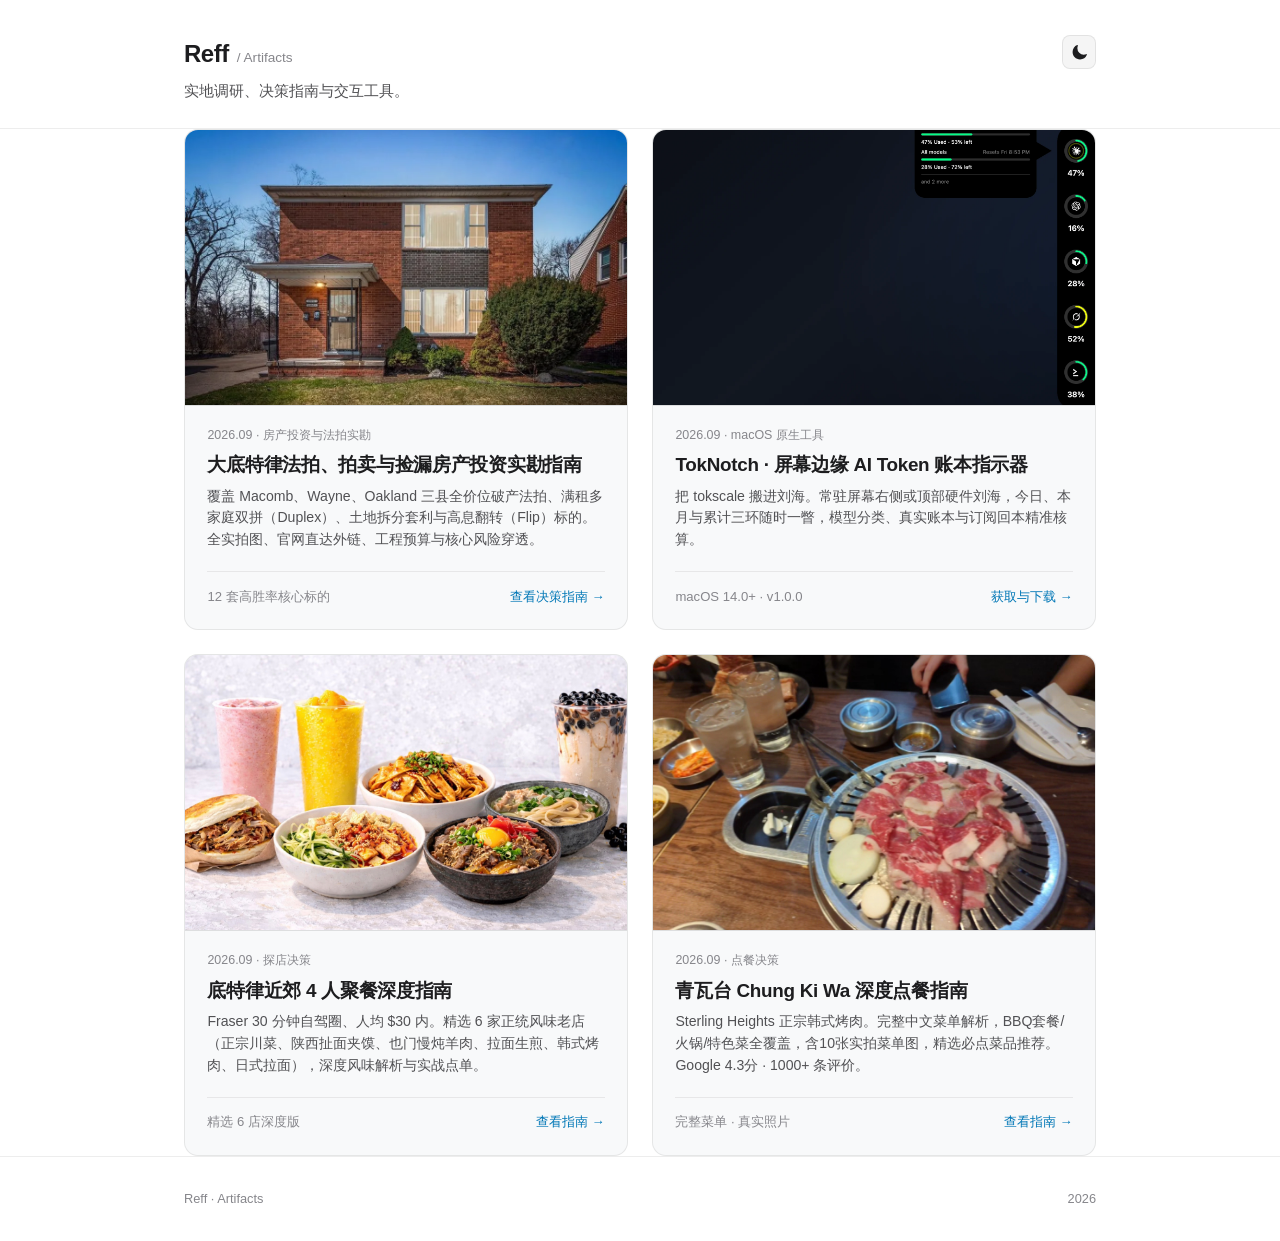
==== index.html @ e14546a8 "feat(real-estate): add Detroit distressed, auction & flip properties field guide" ====
<!DOCTYPE html>
<html lang="zh-CN">
<head>
  <meta charset="UTF-8">
  <meta name="viewport" content="width=device-width, initial-scale=1">
  <title>Reff · Artifacts</title>
  <meta name="description" content="实地调研、决策指南与交互工具。">
  <meta name="robots" content="noindex, nofollow">
  <link rel="stylesheet" href="./shared/theme.css">
  <script src="./shared/theme.js"></script>
  <style>
    * {
      box-sizing: border-box;
      margin: 0;
      padding: 0;
    }

    body {
      background: var(--bg);
      color: var(--text);
      font-family: var(--font);
      font-size: 15px;
      line-height: 1.6;
      -webkit-font-smoothing: antialiased;
      min-height: 100vh;
      display: flex;
      flex-direction: column;
      justify-content: space-between;
      transition: background-color 0.25s ease, color 0.25s ease;
    }

    ::selection {
      background: var(--accent);
      color: #000;
    }

    a {
      color: inherit;
      text-decoration: none;
    }

    .shell {
      width: 100%;
      max-width: 960px;
      margin: 0 auto;
      padding: 0 1.5rem;
    }

    /* Header */
    header.top-bar {
      padding: 2.2rem 0 1.5rem;
      border-bottom: 1px solid var(--hairline);
    }

    .header-row {
      display: flex;
      align-items: flex-start;
      justify-content: space-between;
    }

    .brand {
      display: flex;
      align-items: baseline;
      gap: 0.5rem;
    }

    .brand h1 {
      font-size: 1.5rem;
      font-weight: 600;
      letter-spacing: -0.02em;
      color: var(--text);
    }

    .brand span {
      font-size: 0.85rem;
      color: var(--text-faint);
    }

    .tagline {
      margin-top: 0.4rem;
      font-size: 0.92rem;
      color: var(--text-dim);
    }

    /* Artifacts List */
    main {
      padding: 2.5rem 0 4rem;
      flex: 1;
    }

    .grid {
      display: grid;
      grid-template-columns: 1fr;
      gap: 1.5rem;
    }

    @media (min-width: 640px) {
      .grid {
        grid-template-columns: repeat(auto-fill, minmax(420px, 1fr));
      }
    }

    .card {
      background: var(--card);
      border: 1px solid var(--stroke);
      border-radius: 14px;
      overflow: hidden;
      display: flex;
      flex-direction: column;
      justify-content: space-between;
      transition: border-color 0.2s, background-color 0.2s, transform 0.2s;
    }

    .card:hover {
      background: var(--card-hover);
      border-color: var(--stroke-hover);
      transform: translateY(-2px);
    }

    .card-photo {
      aspect-ratio: 16 / 10;
      width: 100%;
      background: var(--surface);
      overflow: hidden;
      border-bottom: 1px solid var(--hairline);
    }

    .card-photo img {
      width: 100%;
      height: 100%;
      object-fit: cover;
      display: block;
      transition: transform 0.35s ease;
    }

    .card:hover .card-photo img {
      transform: scale(1.02);
    }

    .card-body {
      padding: 1.25rem 1.4rem 1.4rem;
      flex: 1;
      display: flex;
      flex-direction: column;
      justify-content: space-between;
    }

    .card-meta {
      font-size: 0.78rem;
      color: var(--text-faint);
      margin-bottom: 0.4rem;
    }

    .card h2 {
      font-size: 1.18rem;
      font-weight: 600;
      letter-spacing: -0.015em;
      color: var(--text);
      line-height: 1.35;
      margin-bottom: 0.5rem;
    }

    .card p {
      font-size: 0.88rem;
      color: var(--text-dim);
      line-height: 1.55;
      margin-bottom: 1.25rem;
    }

    .card-foot {
      display: flex;
      align-items: center;
      justify-content: space-between;
      padding-top: 0.85rem;
      border-top: 1px solid var(--hairline);
      font-size: 0.82rem;
    }

    .card-foot .tag {
      color: var(--text-faint);
    }

    .card-foot .action {
      color: var(--accent);
      font-weight: 500;
      display: inline-flex;
      align-items: center;
      gap: 0.25rem;
      transition: gap 0.15s;
    }

    .card:hover .action {
      gap: 0.45rem;
    }

    /* Footer */
    footer {
      border-top: 1px solid var(--hairline);
      padding: 2rem 0;
      font-size: 0.8rem;
      color: var(--text-faint);
    }

    .foot-inner {
      display: flex;
      align-items: center;
      justify-content: space-between;
    }
  </style>
</head>
<body>

  <header class="top-bar">
    <div class="shell">
      <div class="header-row">
        <div>
          <div class="brand">
            <h1>Reff</h1>
            <span>/ Artifacts</span>
          </div>
          <p class="tagline">实地调研、决策指南与交互工具。</p>
        </div>
        <button class="theme-toggle" aria-label="切换深浅主题"></button>
      </div>
    </div>
  </header>

  <main class="shell">
    <div class="grid">

      <!-- Item: Detroit Distressed & Auction Properties -->
      <a href="./detroit-distressed-deals/" class="card">
        <div class="card-photo">
          <img src="./detroit-distressed-deals/photos/19955_schaefer.jpg" alt="大底特律法拍与捡漏房产投资决策指南">
        </div>
        <div class="card-body">
          <div>
            <div class="card-meta">2026.09 · 房产投资与法拍实勘</div>
            <h2>大底特律法拍、拍卖与捡漏房产投资实勘指南</h2>
            <p>覆盖 Macomb、Wayne、Oakland 三县全价位破产法拍、满租多家庭双拼（Duplex）、土地拆分套利与高息翻转（Flip）标的。全实拍图、官网直达外链、工程预算与核心风险穿透。</p>
          </div>
          <div class=card-foot>
            <span class=tag>12 套高胜率核心标的</span>
            <span class=action>查看决策指南 →</span>
          </div>
        </div>
      </a>


      <!-- Item 0: TokNotch macOS App -->
      <a href="./toknotch/" class="card">
        <div class="card-photo">
          <img src="./toknotch/assets/preview-tooltip.webp" alt="TokNotch macOS 边缘 AI Token 账本指示器">
        </div>
        <div class="card-body">
          <div>
            <div class="card-meta">2026.09 · macOS 原生工具</div>
            <h2>TokNotch · 屏幕边缘 AI Token 账本指示器</h2>
            <p>把 tokscale 搬进刘海。常驻屏幕右侧或顶部硬件刘海，今日、本月与累计三环随时一瞥，模型分类、真实账本与订阅回本精准核算。</p>
          </div>
          <div class="card-foot">
            <span class="tag">macOS 14.0+ · v1.0.0</span>
            <span class="action">获取与下载 →</span>
          </div>
        </div>
      </a>

      <!-- Item 1: Detroit Dining Field Guide -->
      <a href="./detroit-dining/" class="card">
        <div class="card-photo">
          <img src="./detroit-dining/photos/miss_changan.jpg" alt="底特律近郊聚餐深度指南">
        </div>
        <div class="card-body">
          <div>
            <div class="card-meta">2026.09 · 探店决策</div>
            <h2>底特律近郊 4 人聚餐深度指南</h2>
            <p>Fraser 30 分钟自驾圈、人均 $30 内。精选 6 家正统风味老店（正宗川菜、陕西扯面夹馍、也门慢炖羊肉、拉面生煎、韩式烤肉、日式拉面），深度风味解析与实战点单。</p>
          </div>
          <div class="card-foot">
            <span class="tag">精选 6 店深度版</span>
            <span class="action">查看指南 →</span>
          </div>
        </div>
      </a>


      <!-- Item 2: Chung Ki Wa Ordering Guide -->
      <a href="./chung-ki-wa/" class="card">
        <div class="card-photo">
          <img src="./chung-ki-wa/photos/restaurant-2.jpg" alt="青瓦台 Chung Ki Wa 韩式烤肉点餐指南">
        </div>
        <div class="card-body">
          <div>
            <div class="card-meta">2026.09 · 点餐决策</div>
            <h2>青瓦台 Chung Ki Wa 深度点餐指南</h2>
            <p>Sterling Heights 正宗韩式烤肉。完整中文菜单解析，BBQ套餐/火锅/特色菜全覆盖，含10张实拍菜单图，精选必点菜品推荐。Google 4.3分 · 1000+ 条评价。</p>
          </div>
          <div class="card-foot">
            <span class="tag">完整菜单 · 真实照片</span>
            <span class="action">查看指南 →</span>
          </div>
        </div>
      </a>
    </div>
  </main>

  <footer>
    <div class="shell foot-inner">
      <span>Reff · Artifacts</span>
      <span>2026</span>
    </div>
  </footer>

</body>
</html>
---- shared/theme.css ----
/* Reff Artifacts - Universal Shared Theme System */

/* 1. Default Dark Baseline (OLED Pure Black) */
:root {
  --bg: #000000;
  --card: #0c0c0d;
  --card-bg: #0a0a0b;
  --card-hover: #121214;
  --surface: rgba(255, 255, 255, 0.04);
  --stroke: rgba(255, 255, 255, 0.08);
  --stroke-hover: rgba(255, 255, 255, 0.16);
  --hairline: rgba(255, 255, 255, 0.06);

  --text: #f5f5f7;
  --text-dim: rgba(245, 245, 247, 0.68);
  --text-faint: rgba(245, 245, 247, 0.42);

  --btn-bg: #f5f5f7;
  --btn-text: #000000;

  --anchor-pill-bg: rgba(255, 255, 255, 0.05);
  --anchor-pill-active-bg: #f5f5f7;
  --anchor-pill-active-text: #000000;

  --accent: #5cc8ec;
  --green: #70e3b5;
  --amber: #ffc85c;
  --tip-bg: rgba(255, 200, 92, 0.04);
  --tip-border: var(--amber);

  --nav-bg: rgba(0, 0, 0, 0.85);
  --anchor-bar-bg: rgba(0, 0, 0, 0.92);

  --font: -apple-system, BlinkMacSystemFont, "SF Pro Display", "SF Pro Text", "PingFang SC", "Hiragino Sans GB", "Microsoft YaHei", sans-serif;
}

/* 2. System Light Preference (Auto Follow System) */
@media (prefers-color-scheme: light) {
  :root:not([data-theme="dark"]) {
    --bg: #ffffff;
    --card: #f8f9fa;
    --card-bg: #f8f9fa;
    --card-hover: #f1f3f5;
    --surface: rgba(0, 0, 0, 0.04);
    --stroke: rgba(0, 0, 0, 0.08);
    --stroke-hover: rgba(0, 0, 0, 0.16);
    --hairline: rgba(0, 0, 0, 0.07);

    --text: #1d1d1f;
    --text-dim: #515154;
    --text-faint: #86868b;

    --btn-bg: #1d1d1f;
    --btn-text: #ffffff;

    --anchor-pill-bg: rgba(0, 0, 0, 0.05);
    --anchor-pill-active-bg: #1d1d1f;
    --anchor-pill-active-text: #ffffff;

    --accent: #0077b6;
    --green: #0e8a5b;
    --amber: #b06000;
    --tip-bg: rgba(176, 96, 0, 0.05);
    --tip-border: #b06000;

    --nav-bg: rgba(255, 255, 255, 0.85);
    --anchor-bar-bg: rgba(255, 255, 255, 0.92);
  }
}

/* 3. System Dark Preference (Auto Follow System) */
@media (prefers-color-scheme: dark) {
  :root:not([data-theme="light"]) {
    --bg: #000000;
    --card: #0c0c0d;
    --card-bg: #0a0a0b;
    --card-hover: #121214;
    --surface: rgba(255, 255, 255, 0.04);
    --stroke: rgba(255, 255, 255, 0.08);
    --stroke-hover: rgba(255, 255, 255, 0.16);
    --hairline: rgba(255, 255, 255, 0.06);

    --text: #f5f5f7;
    --text-dim: rgba(245, 245, 247, 0.68);
    --text-faint: rgba(245, 245, 247, 0.42);

    --btn-bg: #f5f5f7;
    --btn-text: #000000;

    --anchor-pill-bg: rgba(255, 255, 255, 0.05);
    --anchor-pill-active-bg: #f5f5f7;
    --anchor-pill-active-text: #000000;

    --accent: #5cc8ec;
    --green: #70e3b5;
    --amber: #ffc85c;
    --tip-bg: rgba(255, 200, 92, 0.04);
    --tip-border: var(--amber);

    --nav-bg: rgba(0, 0, 0, 0.85);
    --anchor-bar-bg: rgba(0, 0, 0, 0.92);
  }
}

/* 4. Manual Forced Light Mode */
html[data-theme="light"] {
  --bg: #ffffff;
  --card: #f8f9fa;
  --card-bg: #f8f9fa;
  --card-hover: #f1f3f5;
  --surface: rgba(0, 0, 0, 0.04);
  --stroke: rgba(0, 0, 0, 0.08);
  --stroke-hover: rgba(0, 0, 0, 0.16);
  --hairline: rgba(0, 0, 0, 0.07);

  --text: #1d1d1f;
  --text-dim: #515154;
  --text-faint: #86868b;

  --btn-bg: #1d1d1f;
  --btn-text: #ffffff;

  --anchor-pill-bg: rgba(0, 0, 0, 0.05);
  --anchor-pill-active-bg: #1d1d1f;
  --anchor-pill-active-text: #ffffff;

  --accent: #0077b6;
  --green: #0e8a5b;
  --amber: #b06000;
  --tip-bg: rgba(176, 96, 0, 0.05);
  --tip-border: #b06000;

  --nav-bg: rgba(255, 255, 255, 0.85);
  --anchor-bar-bg: rgba(255, 255, 255, 0.92);
}

/* 5. Manual Forced Dark Mode */
html[data-theme="dark"] {
  --bg: #000000;
  --card: #0c0c0d;
  --card-bg: #0a0a0b;
  --card-hover: #121214;
  --surface: rgba(255, 255, 255, 0.04);
  --stroke: rgba(255, 255, 255, 0.08);
  --stroke-hover: rgba(255, 255, 255, 0.16);
  --hairline: rgba(255, 255, 255, 0.06);

  --text: #f5f5f7;
  --text-dim: rgba(245, 245, 247, 0.68);
  --text-faint: rgba(245, 245, 247, 0.42);

  --btn-bg: #f5f5f7;
  --btn-text: #000000;

  --anchor-pill-bg: rgba(255, 255, 255, 0.05);
  --anchor-pill-active-bg: #f5f5f7;
  --anchor-pill-active-text: #000000;

  --accent: #5cc8ec;
  --green: #70e3b5;
  --amber: #ffc85c;
  --tip-bg: rgba(255, 200, 92, 0.04);
  --tip-border: var(--amber);

  --nav-bg: rgba(0, 0, 0, 0.85);
  --anchor-bar-bg: rgba(0, 0, 0, 0.92);
}

/* Shared Toggle Button Styling */
.theme-toggle {
  background: var(--surface);
  border: 1px solid var(--stroke);
  color: var(--text);
  cursor: pointer;
  width: 34px;
  height: 34px;
  border-radius: 8px;
  display: inline-flex;
  align-items: center;
  justify-content: center;
  transition: border-color 0.2s ease, background-color 0.2s ease, color 0.2s ease;
  padding: 0;
  flex-shrink: 0;
}

.theme-toggle:hover {
  border-color: var(--stroke-hover);
  color: var(--accent);
}

.theme-toggle svg {
  width: 17px;
  height: 17px;
  fill: currentColor;
  display: block;
}
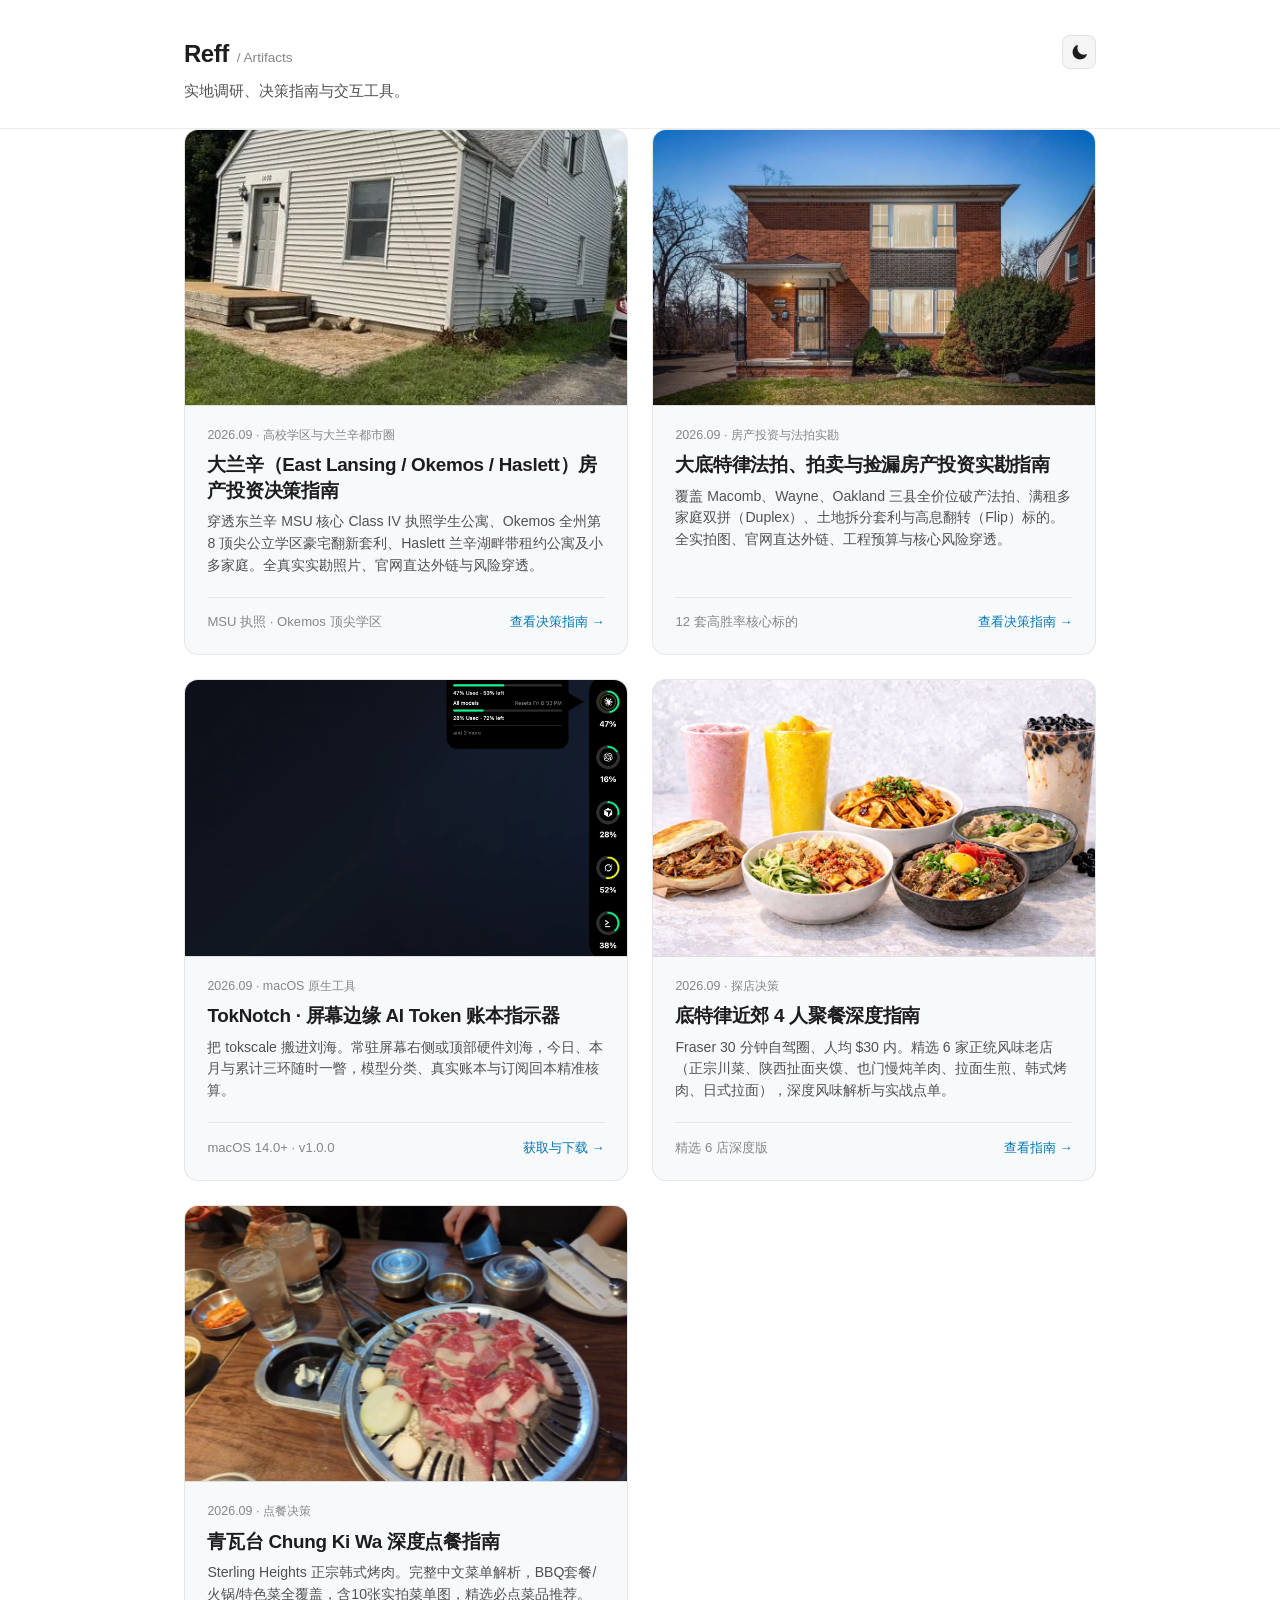
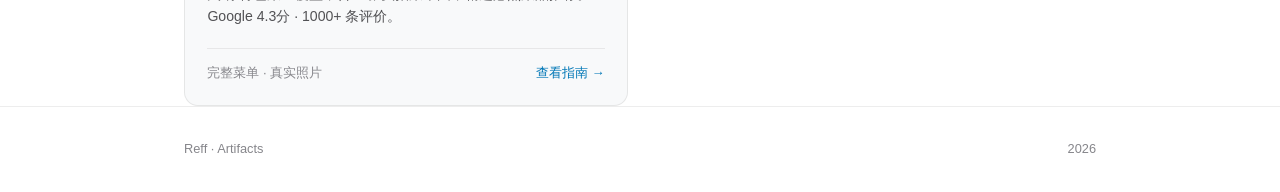
==== commit 53069385: "feat(real-estate): add Greater Lansing (East Lansing, Okemos, Haslett) property investment decision " ====
--- a/index.html
+++ b/index.html
@@ -228,6 +228,25 @@
   <main class="shell">
     <div class="grid">
 
+      <!-- Item: Greater Lansing Investment Deals -->
+      <a href="./lansing-investment-deals/" class="card">
+        <div class="card-photo">
+          <img src="./lansing-investment-deals/photos/1038_marigold.jpg" alt="大兰辛房产投资实勘决策指南">
+        </div>
+        <div class="card-body">
+          <div>
+            <div class="card-meta">2026.09 · 高校学区与大兰辛都市圈</div>
+            <h2>大兰辛（East Lansing / Okemos / Haslett）房产投资决策指南</h2>
+            <p>穿透东兰辛 MSU 核心 Class IV 执照学生公寓、Okemos 全州第 8 顶尖公立学区豪宅翻新套利、Haslett 兰辛湖畔带租约公寓及小多家庭。全真实实勘照片、官网直达外链与风险穿透。</p>
+          </div>
+          <div class="card-foot">
+            <span class="tag">MSU 执照 · Okemos 顶尖学区</span>
+            <span class="action">查看决策指南 →</span>
+          </div>
+        </div>
+      </a>
+
+
       <!-- Item: Detroit Distressed & Auction Properties -->
       <a href="./detroit-distressed-deals/" class="card">
         <div class="card-photo">
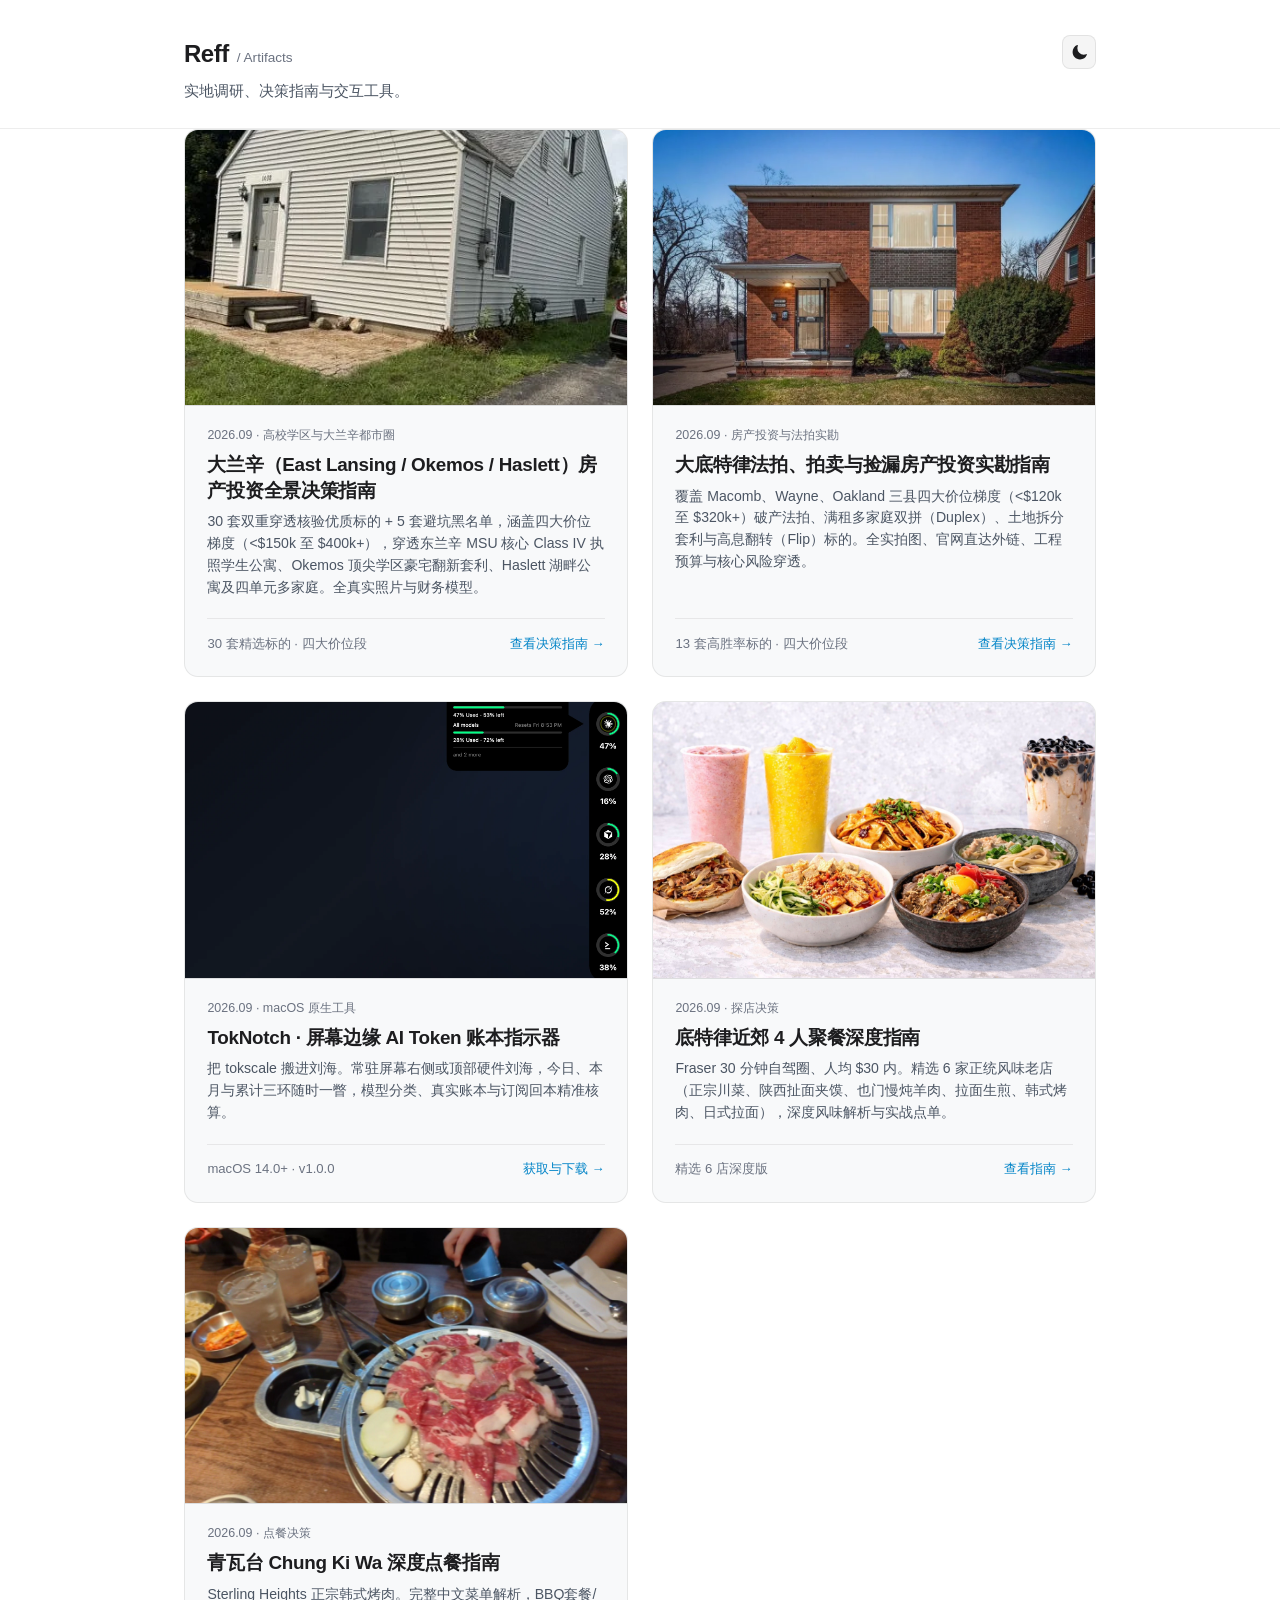
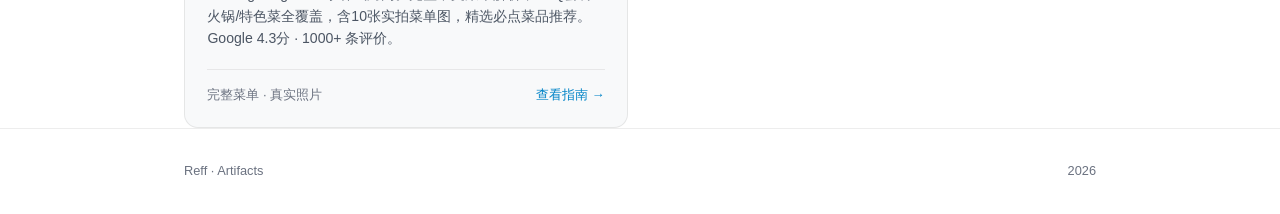
==== commit 9ce18b8e: "feat(real-estate): expand double-verified investment deals by price tiers with authentic photos" ====
--- a/index.html
+++ b/index.html
@@ -236,11 +236,11 @@
         <div class="card-body">
           <div>
             <div class="card-meta">2026.09 · 高校学区与大兰辛都市圈</div>
-            <h2>大兰辛（East Lansing / Okemos / Haslett）房产投资决策指南</h2>
-            <p>穿透东兰辛 MSU 核心 Class IV 执照学生公寓、Okemos 全州第 8 顶尖公立学区豪宅翻新套利、Haslett 兰辛湖畔带租约公寓及小多家庭。全真实实勘照片、官网直达外链与风险穿透。</p>
-          </div>
-          <div class="card-foot">
-            <span class="tag">MSU 执照 · Okemos 顶尖学区</span>
+            <h2>大兰辛（East Lansing / Okemos / Haslett）房产投资全景决策指南</h2>
+            <p>30 套双重穿透核验优质标的 + 5 套避坑黑名单，涵盖四大价位梯度（&lt;$150k 至 $400k+），穿透东兰辛 MSU 核心 Class IV 执照学生公寓、Okemos 顶尖学区豪宅翻新套利、Haslett 湖畔公寓及四单元多家庭。全真实照片与财务模型。</p>
+          </div>
+          <div class="card-foot">
+            <span class="tag">30 套精选标的 · 四大价位段</span>
             <span class="action">查看决策指南 →</span>
           </div>
         </div>
@@ -256,11 +256,11 @@
           <div>
             <div class="card-meta">2026.09 · 房产投资与法拍实勘</div>
             <h2>大底特律法拍、拍卖与捡漏房产投资实勘指南</h2>
-            <p>覆盖 Macomb、Wayne、Oakland 三县全价位破产法拍、满租多家庭双拼（Duplex）、土地拆分套利与高息翻转（Flip）标的。全实拍图、官网直达外链、工程预算与核心风险穿透。</p>
-          </div>
-          <div class=card-foot>
-            <span class=tag>12 套高胜率核心标的</span>
-            <span class=action>查看决策指南 →</span>
+            <p>覆盖 Macomb、Wayne、Oakland 三县四大价位梯度（&lt;$120k 至 $320k+）破产法拍、满租多家庭双拼（Duplex）、土地拆分套利与高息翻转（Flip）标的。全实拍图、官网直达外链、工程预算与核心风险穿透。</p>
+          </div>
+          <div class="card-foot">
+            <span class="tag">13 套高胜率标的 · 四大价位段</span>
+            <span class="action">查看决策指南 →</span>
           </div>
         </div>
       </a>
--- a/shared/theme.css
+++ b/shared/theme.css
@@ -12,8 +12,8 @@
   --hairline: rgba(255, 255, 255, 0.06);
 
   --text: #f5f5f7;
-  --text-dim: rgba(245, 245, 247, 0.68);
-  --text-faint: rgba(245, 245, 247, 0.42);
+  --text-dim: rgba(245, 245, 247, 0.72);
+  --text-faint: rgba(245, 245, 247, 0.48);
 
   --btn-bg: #f5f5f7;
   --btn-text: #000000;
@@ -25,11 +25,53 @@
   --accent: #5cc8ec;
   --green: #70e3b5;
   --amber: #ffc85c;
-  --tip-bg: rgba(255, 200, 92, 0.04);
+  --tip-bg: rgba(255, 200, 92, 0.05);
   --tip-border: var(--amber);
 
   --nav-bg: rgba(0, 0, 0, 0.85);
   --anchor-bar-bg: rgba(0, 0, 0, 0.92);
+
+  /* High-Contrast Badge / Pill Tokens (Dark Baseline) */
+  --pill-emerald-bg: rgba(5, 150, 105, 0.22);
+  --pill-emerald-text: #6ee7b7;
+  --pill-emerald-border: rgba(52, 211, 153, 0.45);
+
+  --pill-blue-bg: rgba(2, 132, 199, 0.22);
+  --pill-blue-text: #7dd3fc;
+  --pill-blue-border: rgba(56, 189, 248, 0.45);
+
+  --pill-purple-bg: rgba(147, 51, 234, 0.22);
+  --pill-purple-text: #d8b4fe;
+  --pill-purple-border: rgba(192, 132, 252, 0.45);
+
+  --pill-amber-bg: rgba(217, 119, 6, 0.22);
+  --pill-amber-text: #fde047;
+  --pill-amber-border: rgba(251, 191, 36, 0.45);
+
+  --pill-red-bg: rgba(225, 29, 72, 0.22);
+  --pill-red-text: #fda4af;
+  --pill-red-border: rgba(251, 113, 133, 0.45);
+
+  --pill-neutral-bg: rgba(255, 255, 255, 0.08);
+  --pill-neutral-text: #f4f4f5;
+  --pill-neutral-border: rgba(255, 255, 255, 0.18);
+
+  /* High-Contrast Metrics & Risk Tokens (Dark Baseline) */
+  --metric-label: #a1a1aa;
+  --metric-val: #f4f4f5;
+  --risk-bg: rgba(225, 29, 72, 0.08);
+  --risk-border: rgba(225, 29, 72, 0.35);
+  --risk-title: #fb7185;
+  --risk-text: #f4f4f5;
+
+  /* Filter Button Tokens (Dark Baseline) */
+  --filter-btn-bg: #18181b;
+  --filter-btn-text: #e4e4e7;
+  --filter-btn-border: #3f3f46;
+  --filter-btn-hover-bg: #27272a;
+  --filter-btn-hover-text: #ffffff;
+  --filter-btn-active-bg: #ffffff;
+  --filter-btn-active-text: #09090b;
 
   --font: -apple-system, BlinkMacSystemFont, "SF Pro Display", "SF Pro Text", "PingFang SC", "Hiragino Sans GB", "Microsoft YaHei", sans-serif;
 }
@@ -47,8 +89,8 @@
     --hairline: rgba(0, 0, 0, 0.07);
 
     --text: #1d1d1f;
-    --text-dim: #515154;
-    --text-faint: #86868b;
+    --text-dim: #4b5563;
+    --text-faint: #6b7280;
 
     --btn-bg: #1d1d1f;
     --btn-text: #ffffff;
@@ -57,14 +99,56 @@
     --anchor-pill-active-bg: #1d1d1f;
     --anchor-pill-active-text: #ffffff;
 
-    --accent: #0077b6;
-    --green: #0e8a5b;
-    --amber: #b06000;
-    --tip-bg: rgba(176, 96, 0, 0.05);
-    --tip-border: #b06000;
-
-    --nav-bg: rgba(255, 255, 255, 0.85);
-    --anchor-bar-bg: rgba(255, 255, 255, 0.92);
+    --accent: #0284c7;
+    --green: #059669;
+    --amber: #d97706;
+    --tip-bg: rgba(217, 119, 6, 0.06);
+    --tip-border: #d97706;
+
+    --nav-bg: rgba(255, 255, 255, 0.88);
+    --anchor-bar-bg: rgba(255, 255, 255, 0.94);
+
+    /* High-Contrast Badge / Pill Tokens (Light Mode - WCAG AAA > 7:1) */
+    --pill-emerald-bg: #ecfdf5;
+    --pill-emerald-text: #065f46;
+    --pill-emerald-border: #a7f3d0;
+
+    --pill-blue-bg: #f0f9ff;
+    --pill-blue-text: #0369a1;
+    --pill-blue-border: #bae6fd;
+
+    --pill-purple-bg: #faf5ff;
+    --pill-purple-text: #6b21a8;
+    --pill-purple-border: #e9d5ff;
+
+    --pill-amber-bg: #fffbeb;
+    --pill-amber-text: #92400e;
+    --pill-amber-border: #fde68a;
+
+    --pill-red-bg: #fff1f2;
+    --pill-red-text: #9f1239;
+    --pill-red-border: #fecdd3;
+
+    --pill-neutral-bg: #f4f4f5;
+    --pill-neutral-text: #27272a;
+    --pill-neutral-border: #d4d4d8;
+
+    /* High-Contrast Metrics & Risk Tokens (Light Mode) */
+    --metric-label: #4b5563;
+    --metric-val: #09090b;
+    --risk-bg: #fff1f2;
+    --risk-border: #fecdd3;
+    --risk-title: #9f1239;
+    --risk-text: #374151;
+
+    /* Filter Button Tokens (Light Mode) */
+    --filter-btn-bg: #f4f4f5;
+    --filter-btn-text: #27272a;
+    --filter-btn-border: #d4d4d8;
+    --filter-btn-hover-bg: #e4e4e7;
+    --filter-btn-hover-text: #09090b;
+    --filter-btn-active-bg: #09090b;
+    --filter-btn-active-text: #ffffff;
   }
 }
 
@@ -81,8 +165,8 @@
     --hairline: rgba(255, 255, 255, 0.06);
 
     --text: #f5f5f7;
-    --text-dim: rgba(245, 245, 247, 0.68);
-    --text-faint: rgba(245, 245, 247, 0.42);
+    --text-dim: rgba(245, 245, 247, 0.72);
+    --text-faint: rgba(245, 245, 247, 0.48);
 
     --btn-bg: #f5f5f7;
     --btn-text: #000000;
@@ -94,11 +178,50 @@
     --accent: #5cc8ec;
     --green: #70e3b5;
     --amber: #ffc85c;
-    --tip-bg: rgba(255, 200, 92, 0.04);
+    --tip-bg: rgba(255, 200, 92, 0.05);
     --tip-border: var(--amber);
 
     --nav-bg: rgba(0, 0, 0, 0.85);
     --anchor-bar-bg: rgba(0, 0, 0, 0.92);
+
+    --pill-emerald-bg: rgba(5, 150, 105, 0.22);
+    --pill-emerald-text: #6ee7b7;
+    --pill-emerald-border: rgba(52, 211, 153, 0.45);
+
+    --pill-blue-bg: rgba(2, 132, 199, 0.22);
+    --pill-blue-text: #7dd3fc;
+    --pill-blue-border: rgba(56, 189, 248, 0.45);
+
+    --pill-purple-bg: rgba(147, 51, 234, 0.22);
+    --pill-purple-text: #d8b4fe;
+    --pill-purple-border: rgba(192, 132, 252, 0.45);
+
+    --pill-amber-bg: rgba(217, 119, 6, 0.22);
+    --pill-amber-text: #fde047;
+    --pill-amber-border: rgba(251, 191, 36, 0.45);
+
+    --pill-red-bg: rgba(225, 29, 72, 0.22);
+    --pill-red-text: #fda4af;
+    --pill-red-border: rgba(251, 113, 133, 0.45);
+
+    --pill-neutral-bg: rgba(255, 255, 255, 0.08);
+    --pill-neutral-text: #f4f4f5;
+    --pill-neutral-border: rgba(255, 255, 255, 0.18);
+
+    --metric-label: #a1a1aa;
+    --metric-val: #f4f4f5;
+    --risk-bg: rgba(225, 29, 72, 0.08);
+    --risk-border: rgba(225, 29, 72, 0.35);
+    --risk-title: #fb7185;
+    --risk-text: #f4f4f5;
+
+    --filter-btn-bg: #18181b;
+    --filter-btn-text: #e4e4e7;
+    --filter-btn-border: #3f3f46;
+    --filter-btn-hover-bg: #27272a;
+    --filter-btn-hover-text: #ffffff;
+    --filter-btn-active-bg: #ffffff;
+    --filter-btn-active-text: #09090b;
   }
 }
 
@@ -114,8 +237,8 @@
   --hairline: rgba(0, 0, 0, 0.07);
 
   --text: #1d1d1f;
-  --text-dim: #515154;
-  --text-faint: #86868b;
+  --text-dim: #4b5563;
+  --text-faint: #6b7280;
 
   --btn-bg: #1d1d1f;
   --btn-text: #ffffff;
@@ -124,14 +247,53 @@
   --anchor-pill-active-bg: #1d1d1f;
   --anchor-pill-active-text: #ffffff;
 
-  --accent: #0077b6;
-  --green: #0e8a5b;
-  --amber: #b06000;
-  --tip-bg: rgba(176, 96, 0, 0.05);
-  --tip-border: #b06000;
-
-  --nav-bg: rgba(255, 255, 255, 0.85);
-  --anchor-bar-bg: rgba(255, 255, 255, 0.92);
+  --accent: #0284c7;
+  --green: #059669;
+  --amber: #d97706;
+  --tip-bg: rgba(217, 119, 6, 0.06);
+  --tip-border: #d97706;
+
+  --nav-bg: rgba(255, 255, 255, 0.88);
+  --anchor-bar-bg: rgba(255, 255, 255, 0.94);
+
+  --pill-emerald-bg: #ecfdf5;
+  --pill-emerald-text: #065f46;
+  --pill-emerald-border: #a7f3d0;
+
+  --pill-blue-bg: #f0f9ff;
+  --pill-blue-text: #0369a1;
+  --pill-blue-border: #bae6fd;
+
+  --pill-purple-bg: #faf5ff;
+  --pill-purple-text: #6b21a8;
+  --pill-purple-border: #e9d5ff;
+
+  --pill-amber-bg: #fffbeb;
+  --pill-amber-text: #92400e;
+  --pill-amber-border: #fde68a;
+
+  --pill-red-bg: #fff1f2;
+  --pill-red-text: #9f1239;
+  --pill-red-border: #fecdd3;
+
+  --pill-neutral-bg: #f4f4f5;
+  --pill-neutral-text: #27272a;
+  --pill-neutral-border: #d4d4d8;
+
+  --metric-label: #4b5563;
+  --metric-val: #09090b;
+  --risk-bg: #fff1f2;
+  --risk-border: #fecdd3;
+  --risk-title: #9f1239;
+  --risk-text: #374151;
+
+  --filter-btn-bg: #f4f4f5;
+  --filter-btn-text: #27272a;
+  --filter-btn-border: #d4d4d8;
+  --filter-btn-hover-bg: #e4e4e7;
+  --filter-btn-hover-text: #09090b;
+  --filter-btn-active-bg: #09090b;
+  --filter-btn-active-text: #ffffff;
 }
 
 /* 5. Manual Forced Dark Mode */
@@ -146,8 +308,8 @@
   --hairline: rgba(255, 255, 255, 0.06);
 
   --text: #f5f5f7;
-  --text-dim: rgba(245, 245, 247, 0.68);
-  --text-faint: rgba(245, 245, 247, 0.42);
+  --text-dim: rgba(245, 245, 247, 0.72);
+  --text-faint: rgba(245, 245, 247, 0.48);
 
   --btn-bg: #f5f5f7;
   --btn-text: #000000;
@@ -159,14 +321,105 @@
   --accent: #5cc8ec;
   --green: #70e3b5;
   --amber: #ffc85c;
-  --tip-bg: rgba(255, 200, 92, 0.04);
+  --tip-bg: rgba(255, 200, 92, 0.05);
   --tip-border: var(--amber);
 
   --nav-bg: rgba(0, 0, 0, 0.85);
   --anchor-bar-bg: rgba(0, 0, 0, 0.92);
-}
-
-/* Shared Toggle Button Styling */
+
+  --pill-emerald-bg: rgba(5, 150, 105, 0.22);
+  --pill-emerald-text: #6ee7b7;
+  --pill-emerald-border: rgba(52, 211, 153, 0.45);
+
+  --pill-blue-bg: rgba(2, 132, 199, 0.22);
+  --pill-blue-text: #7dd3fc;
+  --pill-blue-border: rgba(56, 189, 248, 0.45);
+
+  --pill-purple-bg: rgba(147, 51, 234, 0.22);
+  --pill-purple-text: #d8b4fe;
+  --pill-purple-border: rgba(192, 132, 252, 0.45);
+
+  --pill-amber-bg: rgba(217, 119, 6, 0.22);
+  --pill-amber-text: #fde047;
+  --pill-amber-border: rgba(251, 191, 36, 0.45);
+
+  --pill-red-bg: rgba(225, 29, 72, 0.22);
+  --pill-red-text: #fda4af;
+  --pill-red-border: rgba(251, 113, 133, 0.45);
+
+  --pill-neutral-bg: rgba(255, 255, 255, 0.08);
+  --pill-neutral-text: #f4f4f5;
+  --pill-neutral-border: rgba(255, 255, 255, 0.18);
+
+  --metric-label: #a1a1aa;
+  --metric-val: #f4f4f5;
+  --risk-bg: rgba(225, 29, 72, 0.08);
+  --risk-border: rgba(225, 29, 72, 0.35);
+  --risk-title: #fb7185;
+  --risk-text: #f4f4f5;
+
+  --filter-btn-bg: #18181b;
+  --filter-btn-text: #e4e4e7;
+  --filter-btn-border: #3f3f46;
+  --filter-btn-hover-bg: #27272a;
+  --filter-btn-hover-text: #ffffff;
+  --filter-btn-active-bg: #ffffff;
+  --filter-btn-active-text: #09090b;
+}
+
+/* 6. Universal High-Contrast Badge / Pill Components ("气泡") */
+.pill {
+  display: inline-flex;
+  align-items: center;
+  gap: 0.35rem;
+  font-size: 0.76rem;
+  font-weight: 600;
+  line-height: 1.25;
+  padding: 0.28rem 0.65rem;
+  border-radius: 999px;
+  letter-spacing: 0.015em;
+  border-width: 1px;
+  border-style: solid;
+  transition: all 0.2s ease;
+}
+
+.pill-emerald {
+  background: var(--pill-emerald-bg);
+  color: var(--pill-emerald-text);
+  border-color: var(--pill-emerald-border);
+}
+
+.pill-blue {
+  background: var(--pill-blue-bg);
+  color: var(--pill-blue-text);
+  border-color: var(--pill-blue-border);
+}
+
+.pill-purple {
+  background: var(--pill-purple-bg);
+  color: var(--pill-purple-text);
+  border-color: var(--pill-purple-border);
+}
+
+.pill-amber {
+  background: var(--pill-amber-bg);
+  color: var(--pill-amber-text);
+  border-color: var(--pill-amber-border);
+}
+
+.pill-red {
+  background: var(--pill-red-bg);
+  color: var(--pill-red-text);
+  border-color: var(--pill-red-border);
+}
+
+.pill-neutral {
+  background: var(--pill-neutral-bg);
+  color: var(--pill-neutral-text);
+  border-color: var(--pill-neutral-border);
+}
+
+/* 7. Shared Toggle Button Styling */
 .theme-toggle {
   background: var(--surface);
   border: 1px solid var(--stroke);
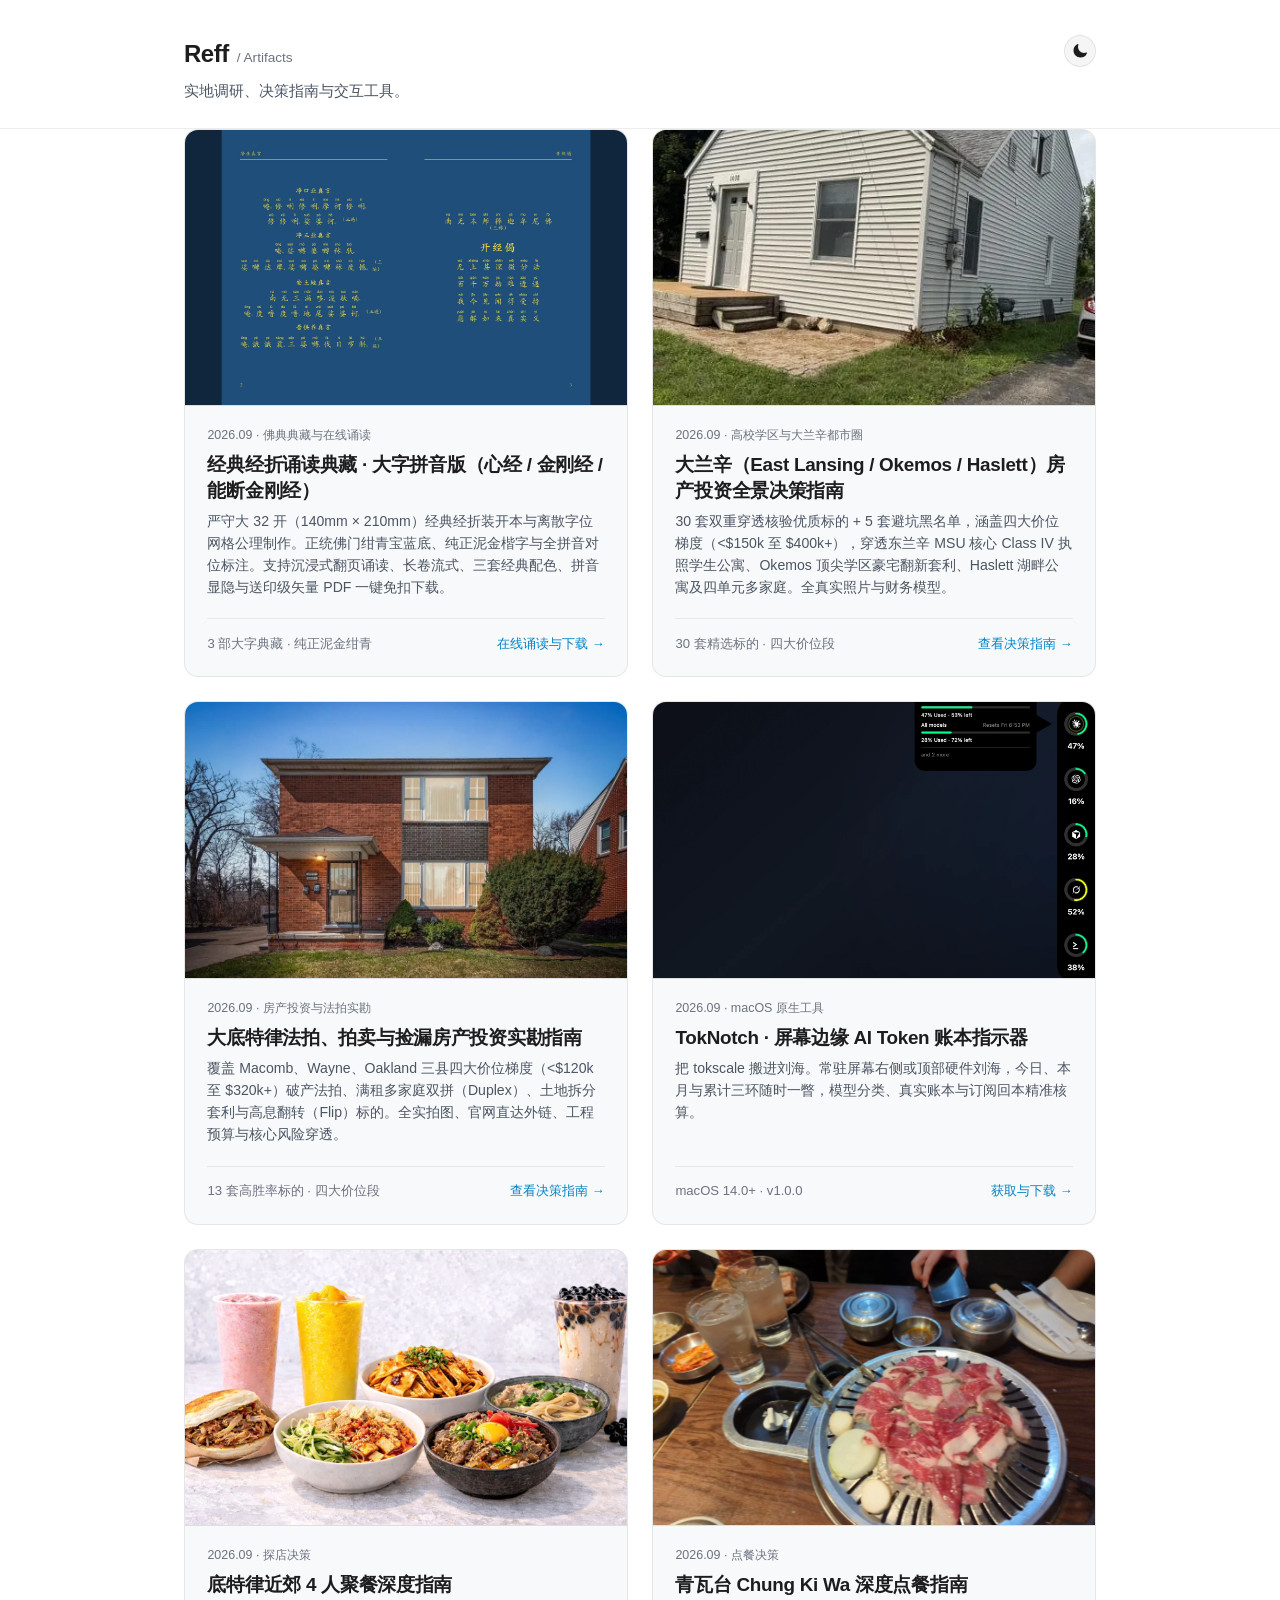
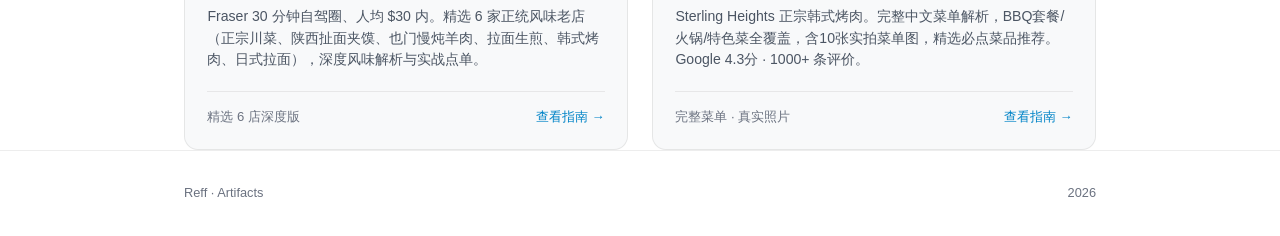
==== commit 2d569351: "feat(sutra): add Buddhist sutra online reader and publication PDF download hub" ====
--- a/index.html
+++ b/index.html
@@ -228,6 +228,24 @@
   <main class="shell">
     <div class="grid">
 
+      <!-- Item: Buddhist Sutra Typesetting & Reader -->
+      <a href="./sutra/" class="card">
+        <div class="card-photo">
+          <img src="./sutra/assets/sutra-card-cover.webp" alt="经典经折诵读典藏 · 大字拼音版">
+        </div>
+        <div class="card-body">
+          <div>
+            <div class="card-meta">2026.09 · 佛典典藏与在线诵读</div>
+            <h2>经典经折诵读典藏 · 大字拼音版（心经 / 金刚经 / 能断金刚经）</h2>
+            <p>严守大 32 开（140mm × 210mm）经典经折装开本与离散字位网格公理制作。正统佛门绀青宝蓝底、纯正泥金楷字与全拼音对位标注。支持沉浸式翻页诵读、长卷流式、三套经典配色、拼音显隐与送印级矢量 PDF 一键免扣下载。</p>
+          </div>
+          <div class="card-foot">
+            <span class="tag">3 部大字典藏 · 纯正泥金绀青</span>
+            <span class="action">在线诵读与下载 →</span>
+          </div>
+        </div>
+      </a>
+
       <!-- Item: Greater Lansing Investment Deals -->
       <a href="./lansing-investment-deals/" class="card">
         <div class="card-photo">
--- a/shared/theme.css
+++ b/shared/theme.css
@@ -419,31 +419,150 @@
   border-color: var(--pill-neutral-border);
 }
 
-/* 7. Shared Toggle Button Styling */
-.theme-toggle {
+/* 7. Universal Canonical Top Navigation & Theme Toggle (Standardized from TokNotch) */
+nav.top-nav {
+  position: sticky;
+  top: 0;
+  z-index: 60;
+  background: var(--nav-bg);
+  backdrop-filter: saturate(180%) blur(20px);
+  -webkit-backdrop-filter: saturate(180%) blur(20px);
+  border-bottom: 1px solid var(--hairline);
+  height: 54px;
+}
+
+.nav-inner {
+  height: 100%;
+  display: flex;
+  align-items: center;
+  justify-content: space-between;
+  gap: 1rem;
+}
+
+.back-link {
+  display: inline-flex;
+  align-items: center;
+  gap: 0.45rem;
+  font-size: 0.86rem;
+  color: var(--text-dim);
+  transition: color 0.15s ease;
+  text-decoration: none;
+}
+
+.back-link:hover {
+  color: var(--text);
+}
+
+.back-link svg {
+  width: 15px;
+  height: 15px;
+  stroke-width: 2.2;
+  display: block;
+}
+
+.nav-right {
+  display: flex;
+  align-items: center;
+  gap: 0.75rem;
+}
+
+.nav-tag {
+  font-size: 0.75rem;
+  font-weight: 500;
+  letter-spacing: 0.02em;
+  padding: 0.22rem 0.6rem;
+  border-radius: 999px;
   background: var(--surface);
   border: 1px solid var(--stroke);
+  color: var(--text-dim);
+  white-space: nowrap;
+}
+
+.theme-toggle {
+  width: 32px;
+  height: 32px;
+  border-radius: 50%;
+  border: 1px solid var(--stroke);
+  background: var(--surface);
   color: var(--text);
-  cursor: pointer;
-  width: 34px;
-  height: 34px;
-  border-radius: 8px;
   display: inline-flex;
   align-items: center;
   justify-content: center;
-  transition: border-color 0.2s ease, background-color 0.2s ease, color 0.2s ease;
+  cursor: pointer;
+  transition: background 0.15s ease, border-color 0.15s ease, color 0.15s ease;
   padding: 0;
   flex-shrink: 0;
 }
 
 .theme-toggle:hover {
+  background: var(--card-hover);
   border-color: var(--stroke-hover);
   color: var(--accent);
 }
 
 .theme-toggle svg {
-  width: 17px;
-  height: 17px;
+  width: 16px;
+  height: 16px;
   fill: currentColor;
   display: block;
 }
+
+/* ====================================================
+   7. Card Media Adaptive Layout Protocol
+   - Dark Mode: OLED cinematic double gradient scrim, dark frosted glass pills, drop shadows
+   - Light Mode: Zero black mask (100% bright photo), Apple frosted glass dock, crisp dark text
+   ==================================================== */
+
+.card-media {
+  position: relative;
+  width: 100%;
+  overflow: hidden;
+  background: var(--card-bg);
+}
+
+.card-media img {
+  width: 100%;
+  height: 100%;
+  object-fit: cover;
+  display: block;
+  transition: transform 0.35s ease;
+}
+
+.deal-card:hover .card-media img {
+  transform: scale(1.02);
+}
+
+.media-overlay {
+  position: absolute;
+  inset: 0;
+  pointer-events: none;
+  z-index: 1;
+  transition: opacity 0.25s ease;
+}
+
+/* Dark Mode Scrim */
+:root .media-overlay,
+html[data-theme="dark"] .media-overlay {
+  background: linear-gradient(
+    to bottom,
+    rgba(0, 0, 0, 0.78) 0%,
+    rgba(0, 0, 0, 0.38) 22%,
+    rgba(0, 0, 0, 0.10) 48%,
+    rgba(0, 0, 0, 0.50) 72%,
+    rgba(0, 0, 0, 0.94) 100%
+  );
+  opacity: 1;
+}
+
+/* Light Mode: Zero Black Mask */
+@media (prefers-color-scheme: light) {
+  :root:not([data-theme="dark"]) .media-overlay {
+    opacity: 0 !important;
+    display: none !important;
+  }
+}
+html[data-theme="light"] .media-overlay {
+  opacity: 0 !important;
+  display: none !important;
+}
+
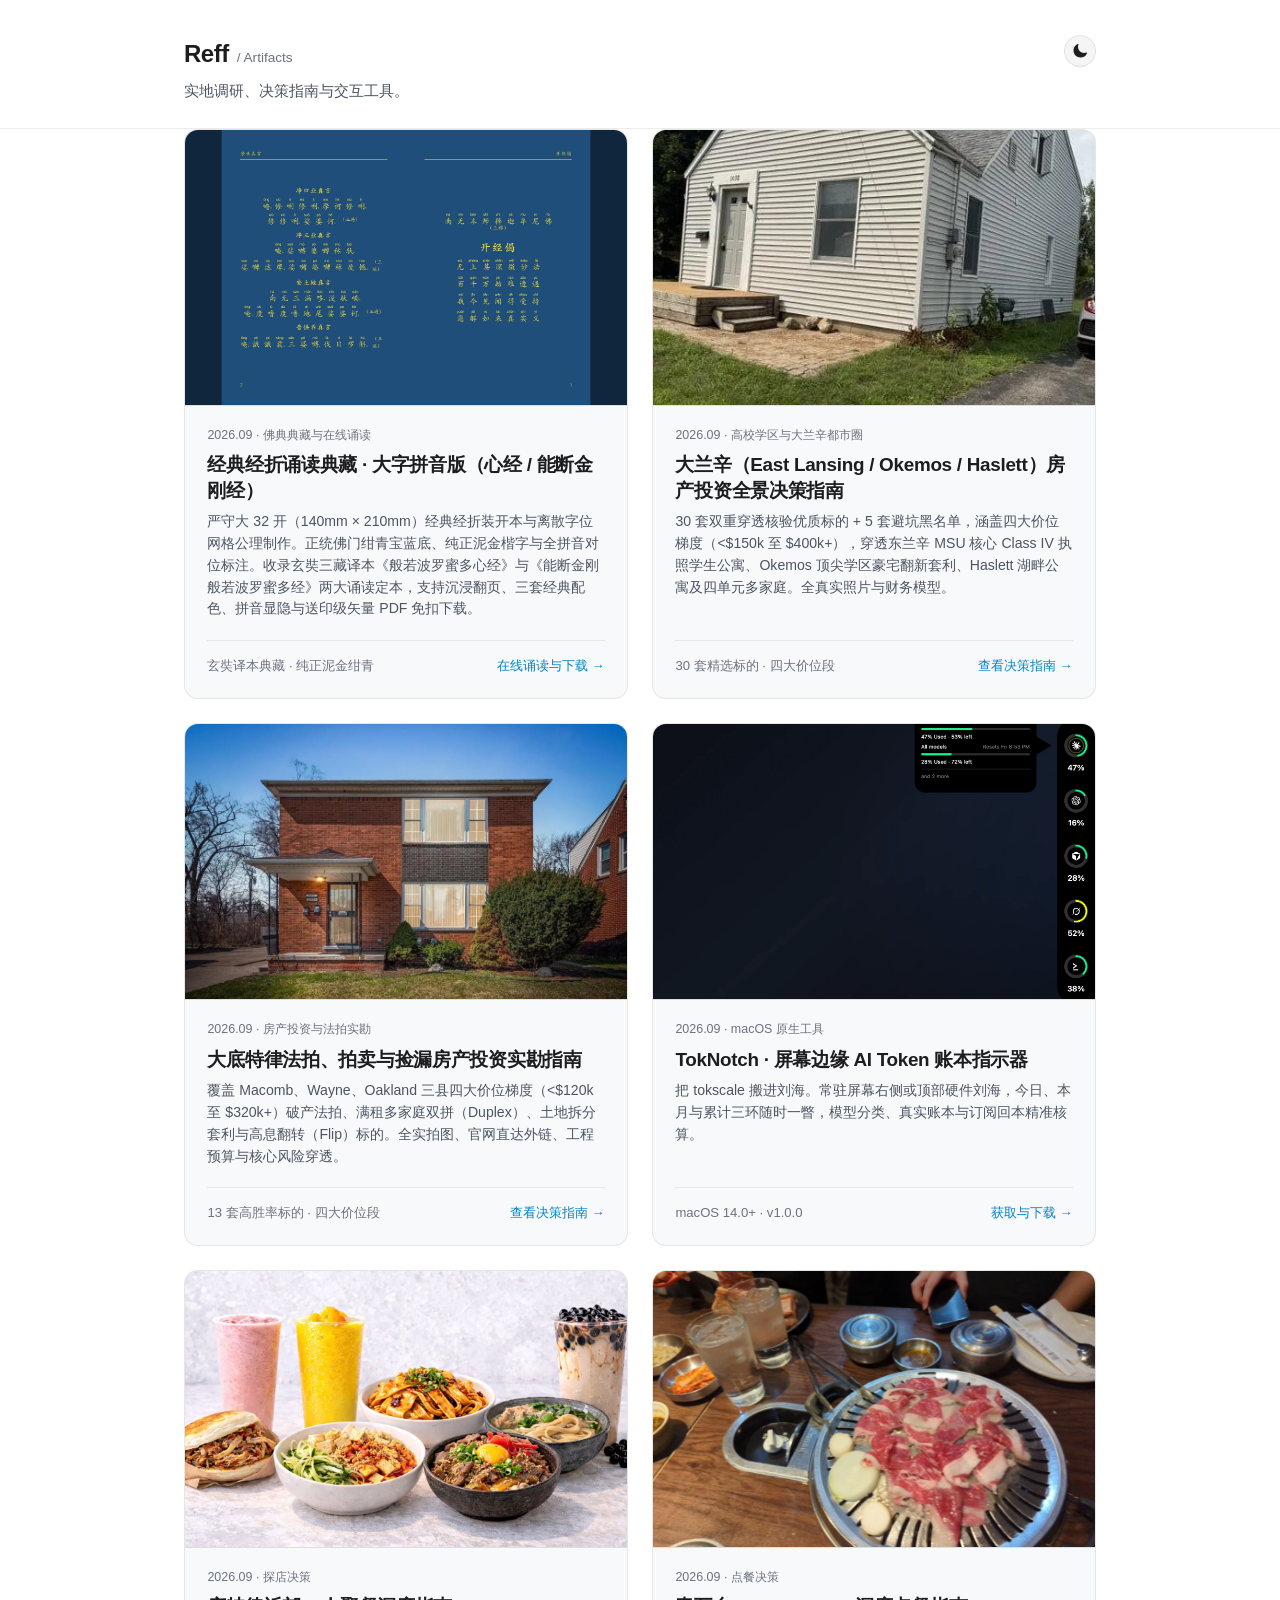
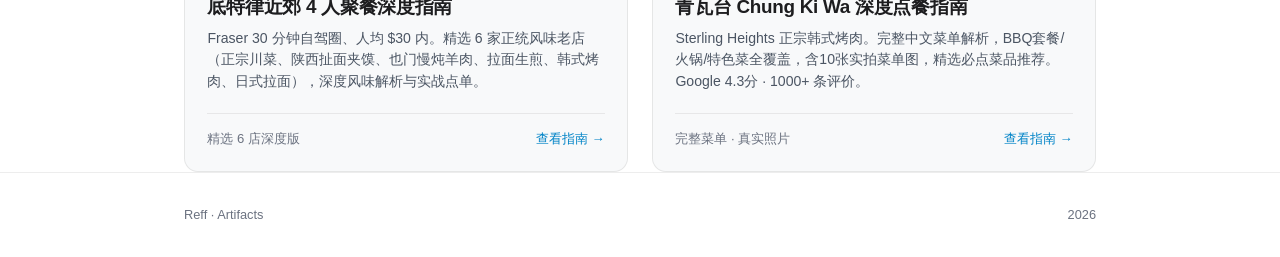
==== commit bfb9b87a: "fix(sutra): remove legacy Kumarajiva Diamond Sutra, keep latest Xuanzang Heart and Diamond Sutras" ====
--- a/index.html
+++ b/index.html
@@ -236,11 +236,11 @@
         <div class="card-body">
           <div>
             <div class="card-meta">2026.09 · 佛典典藏与在线诵读</div>
-            <h2>经典经折诵读典藏 · 大字拼音版（心经 / 金刚经 / 能断金刚经）</h2>
-            <p>严守大 32 开（140mm × 210mm）经典经折装开本与离散字位网格公理制作。正统佛门绀青宝蓝底、纯正泥金楷字与全拼音对位标注。支持沉浸式翻页诵读、长卷流式、三套经典配色、拼音显隐与送印级矢量 PDF 一键免扣下载。</p>
-          </div>
-          <div class="card-foot">
-            <span class="tag">3 部大字典藏 · 纯正泥金绀青</span>
+            <h2>经典经折诵读典藏 · 大字拼音版（心经 / 能断金刚经）</h2>
+            <p>严守大 32 开（140mm × 210mm）经典经折装开本与离散字位网格公理制作。正统佛门绀青宝蓝底、纯正泥金楷字与全拼音对位标注。收录玄奘三藏译本《般若波罗蜜多心经》与《能断金刚般若波罗蜜多经》两大诵读定本，支持沉浸翻页、三套经典配色、拼音显隐与送印级矢量 PDF 免扣下载。</p>
+          </div>
+          <div class="card-foot">
+            <span class="tag">玄奘译本典藏 · 纯正泥金绀青</span>
             <span class="action">在线诵读与下载 →</span>
           </div>
         </div>
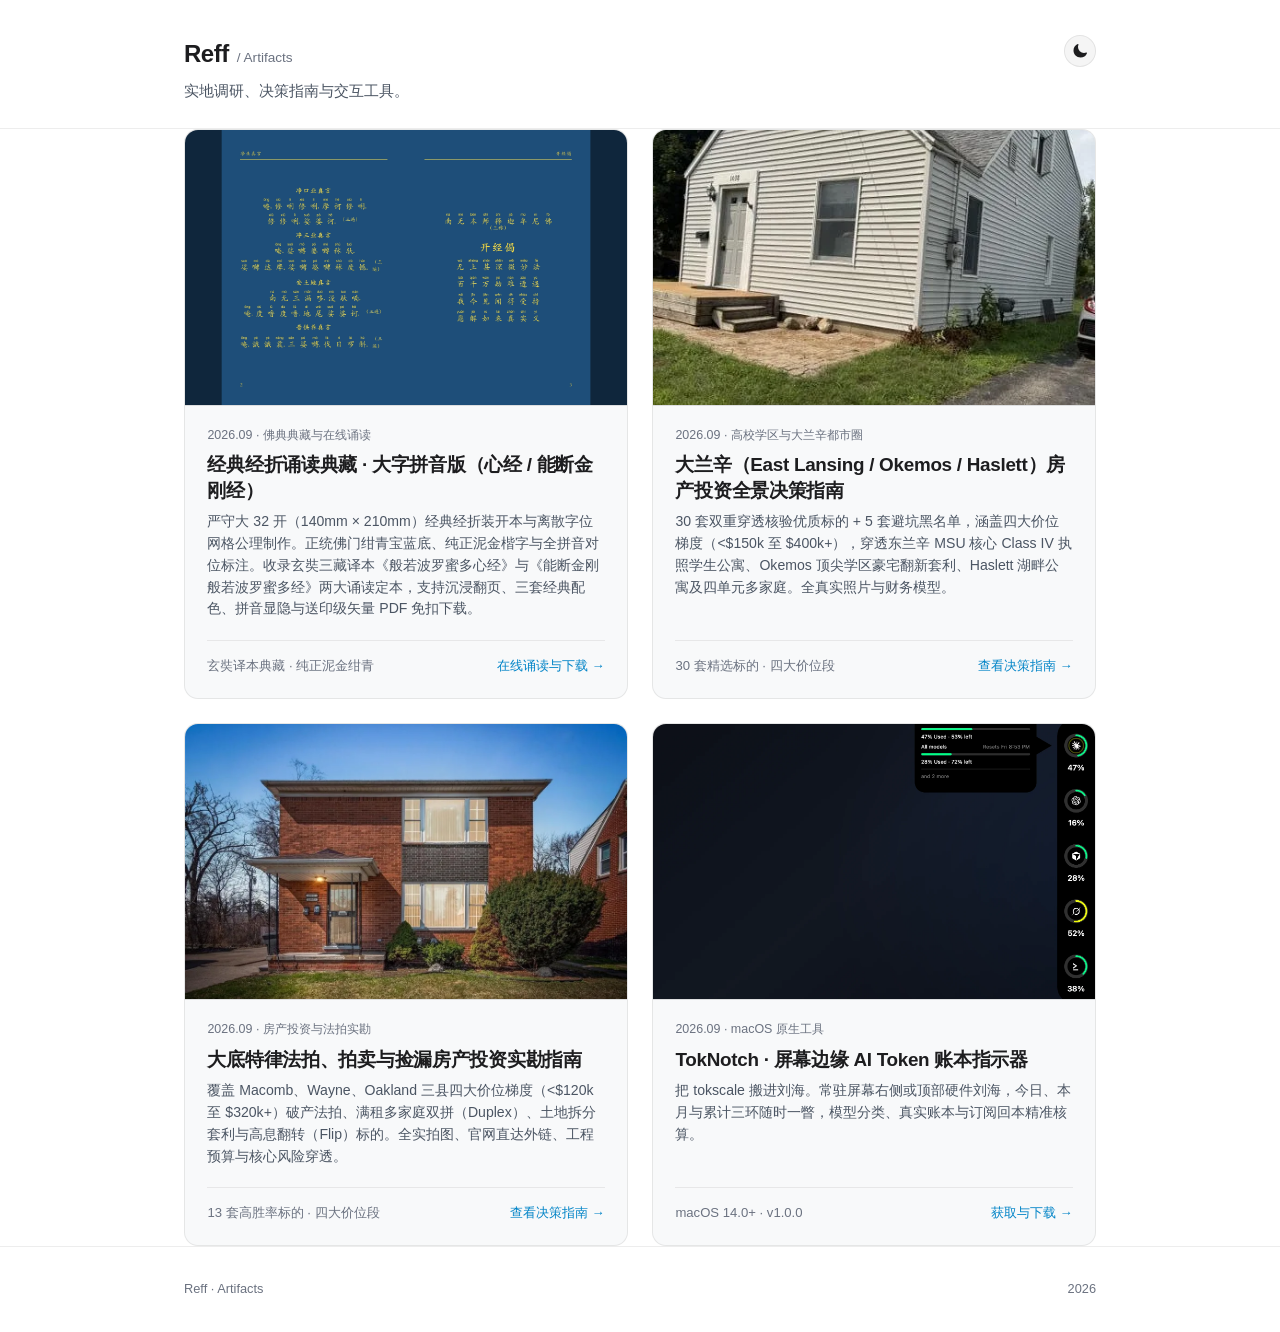
==== commit e84a3ddd: "chore: remove detroit dining and chung-ki-wa guides from artifacts hub" ====
--- a/index.html
+++ b/index.html
@@ -302,42 +302,6 @@
         </div>
       </a>
 
-      <!-- Item 1: Detroit Dining Field Guide -->
-      <a href="./detroit-dining/" class="card">
-        <div class="card-photo">
-          <img src="./detroit-dining/photos/miss_changan.jpg" alt="底特律近郊聚餐深度指南">
-        </div>
-        <div class="card-body">
-          <div>
-            <div class="card-meta">2026.09 · 探店决策</div>
-            <h2>底特律近郊 4 人聚餐深度指南</h2>
-            <p>Fraser 30 分钟自驾圈、人均 $30 内。精选 6 家正统风味老店（正宗川菜、陕西扯面夹馍、也门慢炖羊肉、拉面生煎、韩式烤肉、日式拉面），深度风味解析与实战点单。</p>
-          </div>
-          <div class="card-foot">
-            <span class="tag">精选 6 店深度版</span>
-            <span class="action">查看指南 →</span>
-          </div>
-        </div>
-      </a>
-
-
-      <!-- Item 2: Chung Ki Wa Ordering Guide -->
-      <a href="./chung-ki-wa/" class="card">
-        <div class="card-photo">
-          <img src="./chung-ki-wa/photos/restaurant-2.jpg" alt="青瓦台 Chung Ki Wa 韩式烤肉点餐指南">
-        </div>
-        <div class="card-body">
-          <div>
-            <div class="card-meta">2026.09 · 点餐决策</div>
-            <h2>青瓦台 Chung Ki Wa 深度点餐指南</h2>
-            <p>Sterling Heights 正宗韩式烤肉。完整中文菜单解析，BBQ套餐/火锅/特色菜全覆盖，含10张实拍菜单图，精选必点菜品推荐。Google 4.3分 · 1000+ 条评价。</p>
-          </div>
-          <div class="card-foot">
-            <span class="tag">完整菜单 · 真实照片</span>
-            <span class="action">查看指南 →</span>
-          </div>
-        </div>
-      </a>
     </div>
   </main>
 
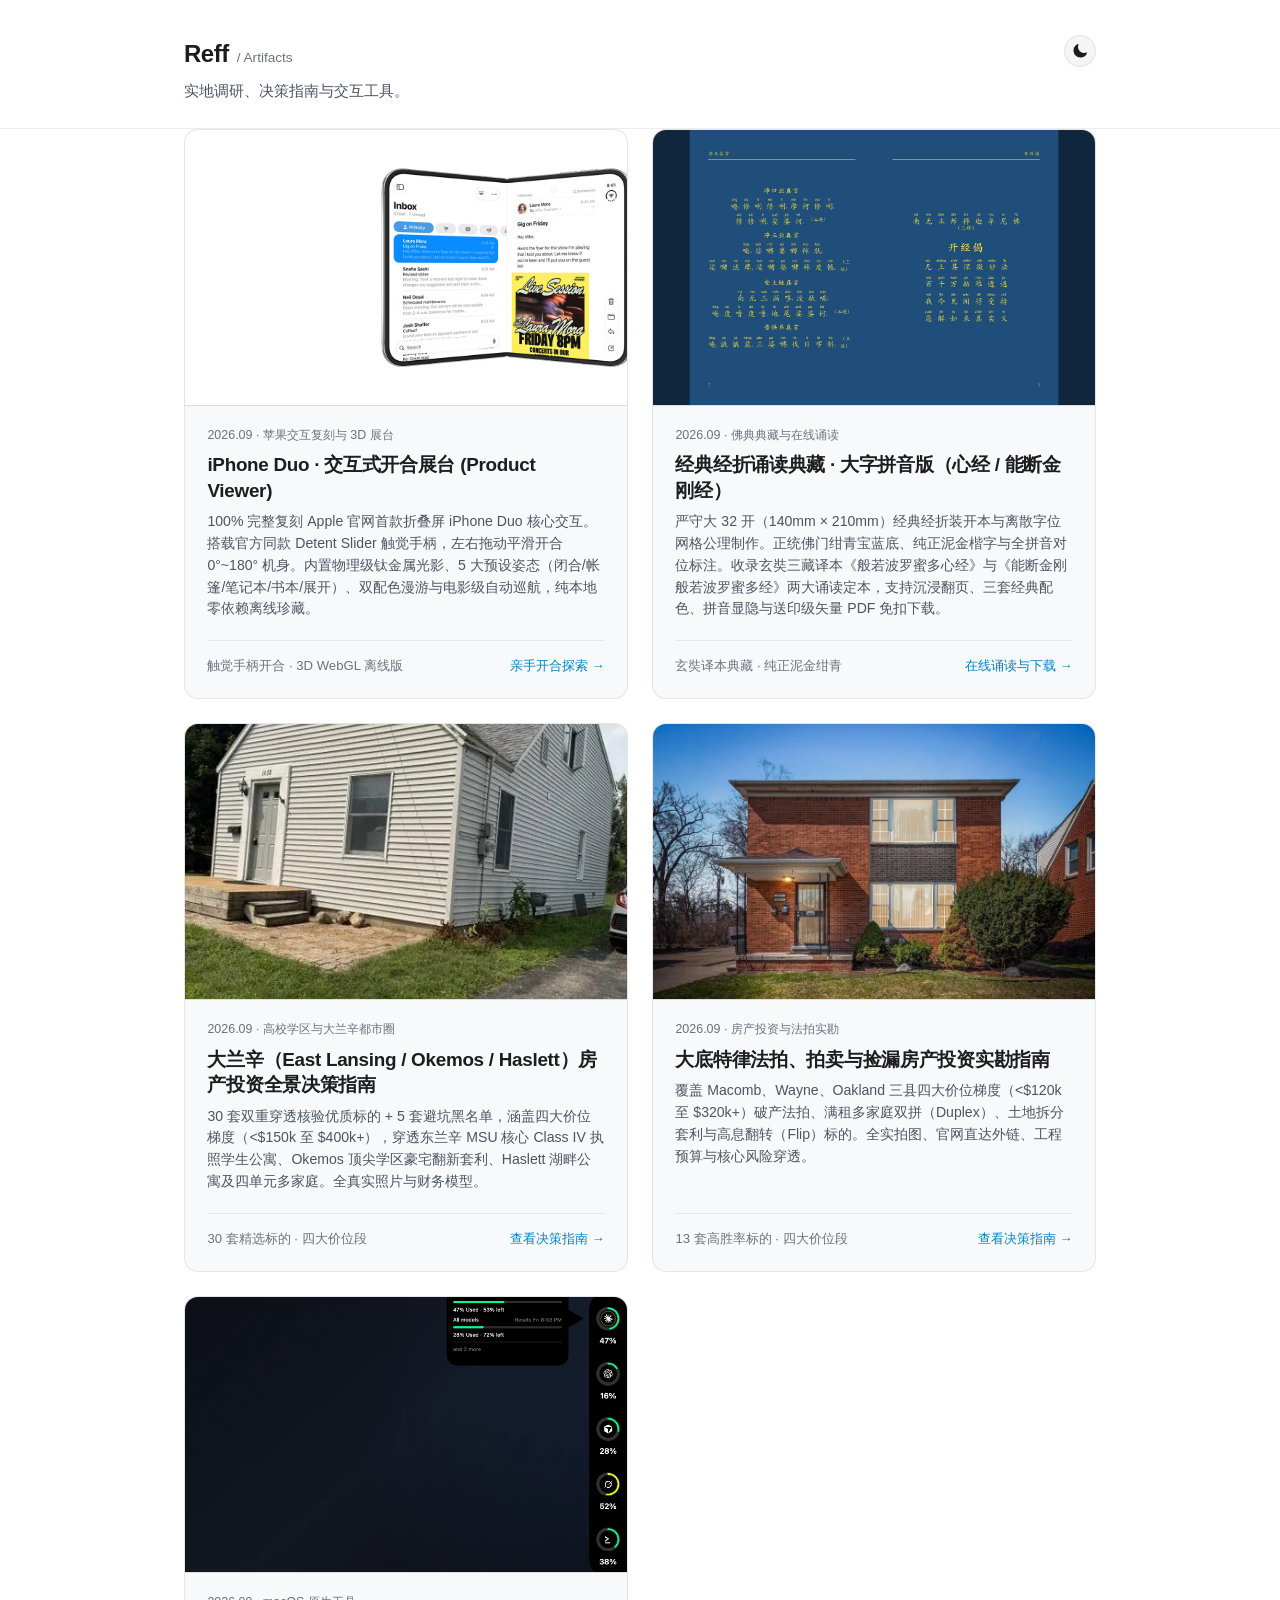
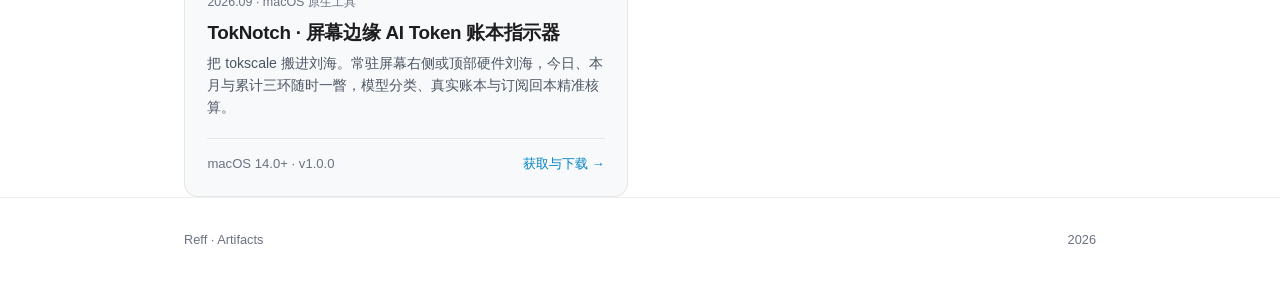
==== commit 6e2056d5: "feat: add iPhone Duo interactive 3D product viewer with detent slider" ====
--- a/index.html
+++ b/index.html
@@ -228,6 +228,24 @@
   <main class="shell">
     <div class="grid">
 
+      <!-- Item: iPhone Duo Interactive Product Viewer -->
+      <a href="./iphone-duo/" class="card">
+        <div class="card-photo">
+          <img src="./iphone-duo/assets/foldable.jpg" alt="iPhone Duo 3D 交互展台与连续开合手柄">
+        </div>
+        <div class="card-body">
+          <div>
+            <div class="card-meta">2026.09 · 苹果交互复刻与 3D 展台</div>
+            <h2>iPhone Duo · 交互式开合展台 (Product Viewer)</h2>
+            <p>100% 完整复刻 Apple 官网首款折叠屏 iPhone Duo 核心交互。搭载官方同款 Detent Slider 触觉手柄，左右拖动平滑开合 0°~180° 机身。内置物理级钛金属光影、5 大预设姿态（闭合/帐篷/笔记本/书本/展开）、双配色漫游与电影级自动巡航，纯本地零依赖离线珍藏。</p>
+          </div>
+          <div class="card-foot">
+            <span class="tag">触觉手柄开合 · 3D WebGL 离线版</span>
+            <span class="action">亲手开合探索 →</span>
+          </div>
+        </div>
+      </a>
+
       <!-- Item: Buddhist Sutra Typesetting & Reader -->
       <a href="./sutra/" class="card">
         <div class="card-photo">
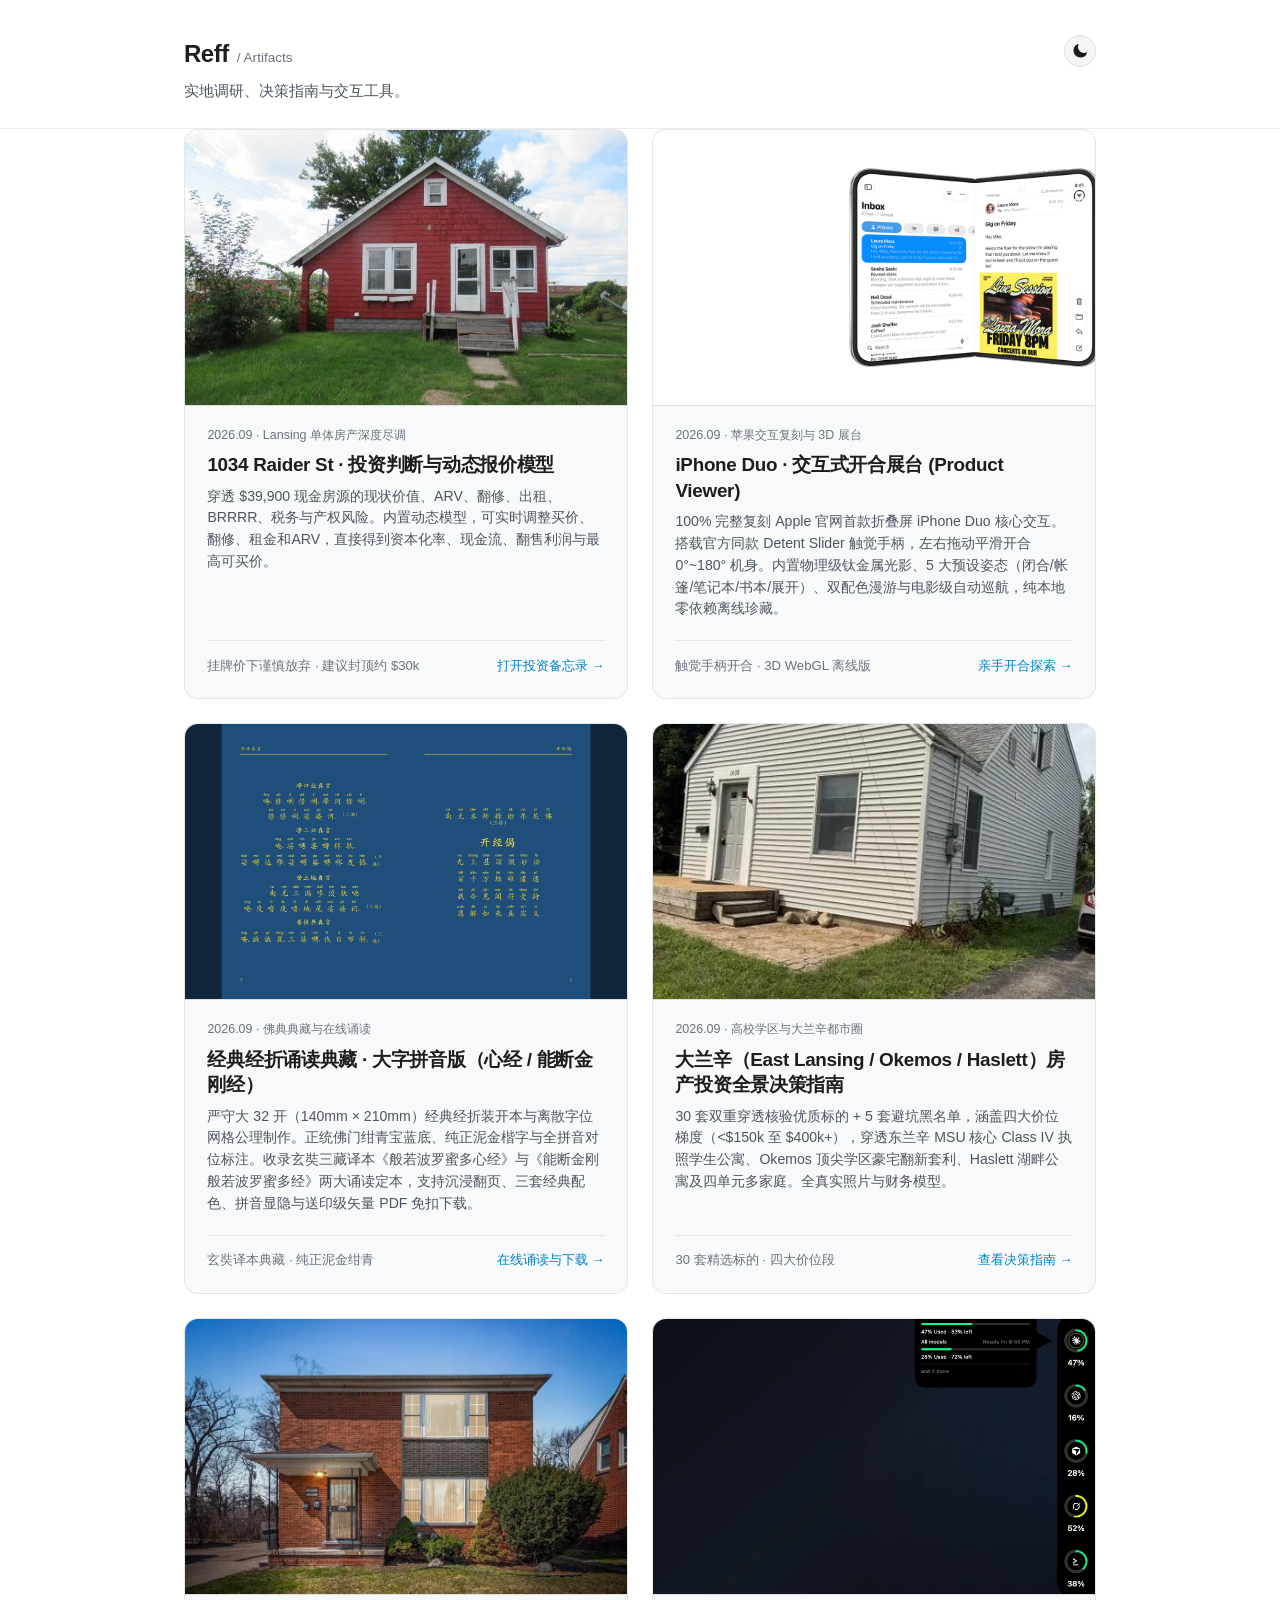
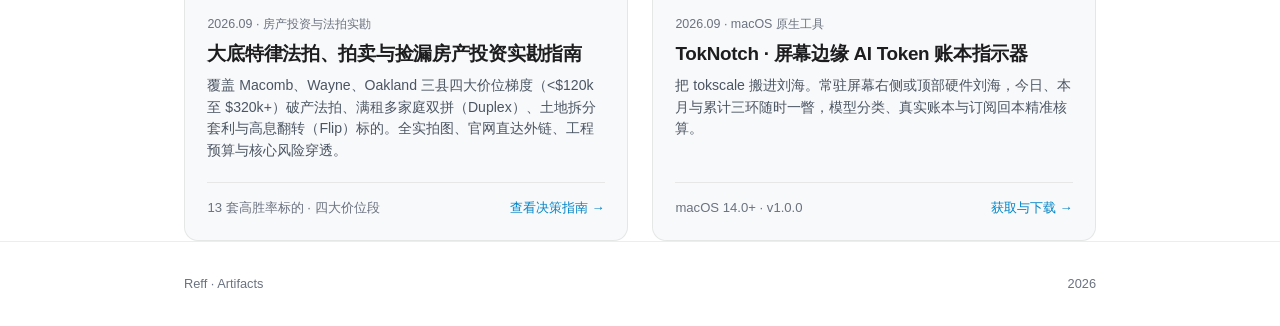
==== commit 2de6d87c: "feat: add Raider Street investment memo artifact" ====
--- a/index.html
+++ b/index.html
@@ -228,6 +228,24 @@
   <main class="shell">
     <div class="grid">
 
+      <!-- Item: 1034 Raider St Investment Underwriting -->
+      <a href="./lansing-1034-raider/" class="card">
+        <div class="card-photo">
+          <img src="./lansing-1034-raider/photos/exterior.jpg" alt="1034 Raider St Lansing 房产投资尽调">
+        </div>
+        <div class="card-body">
+          <div>
+            <div class="card-meta">2026.09 · Lansing 单体房产深度尽调</div>
+            <h2>1034 Raider St · 投资判断与动态报价模型</h2>
+            <p>穿透 $39,900 现金房源的现状价值、ARV、翻修、出租、BRRRR、税务与产权风险。内置动态模型，可实时调整买价、翻修、租金和ARV，直接得到资本化率、现金流、翻售利润与最高可买价。</p>
+          </div>
+          <div class="card-foot">
+            <span class="tag">挂牌价下谨慎放弃 · 建议封顶约 $30k</span>
+            <span class="action">打开投资备忘录 →</span>
+          </div>
+        </div>
+      </a>
+
       <!-- Item: iPhone Duo Interactive Product Viewer -->
       <a href="./iphone-duo/" class="card">
         <div class="card-photo">
